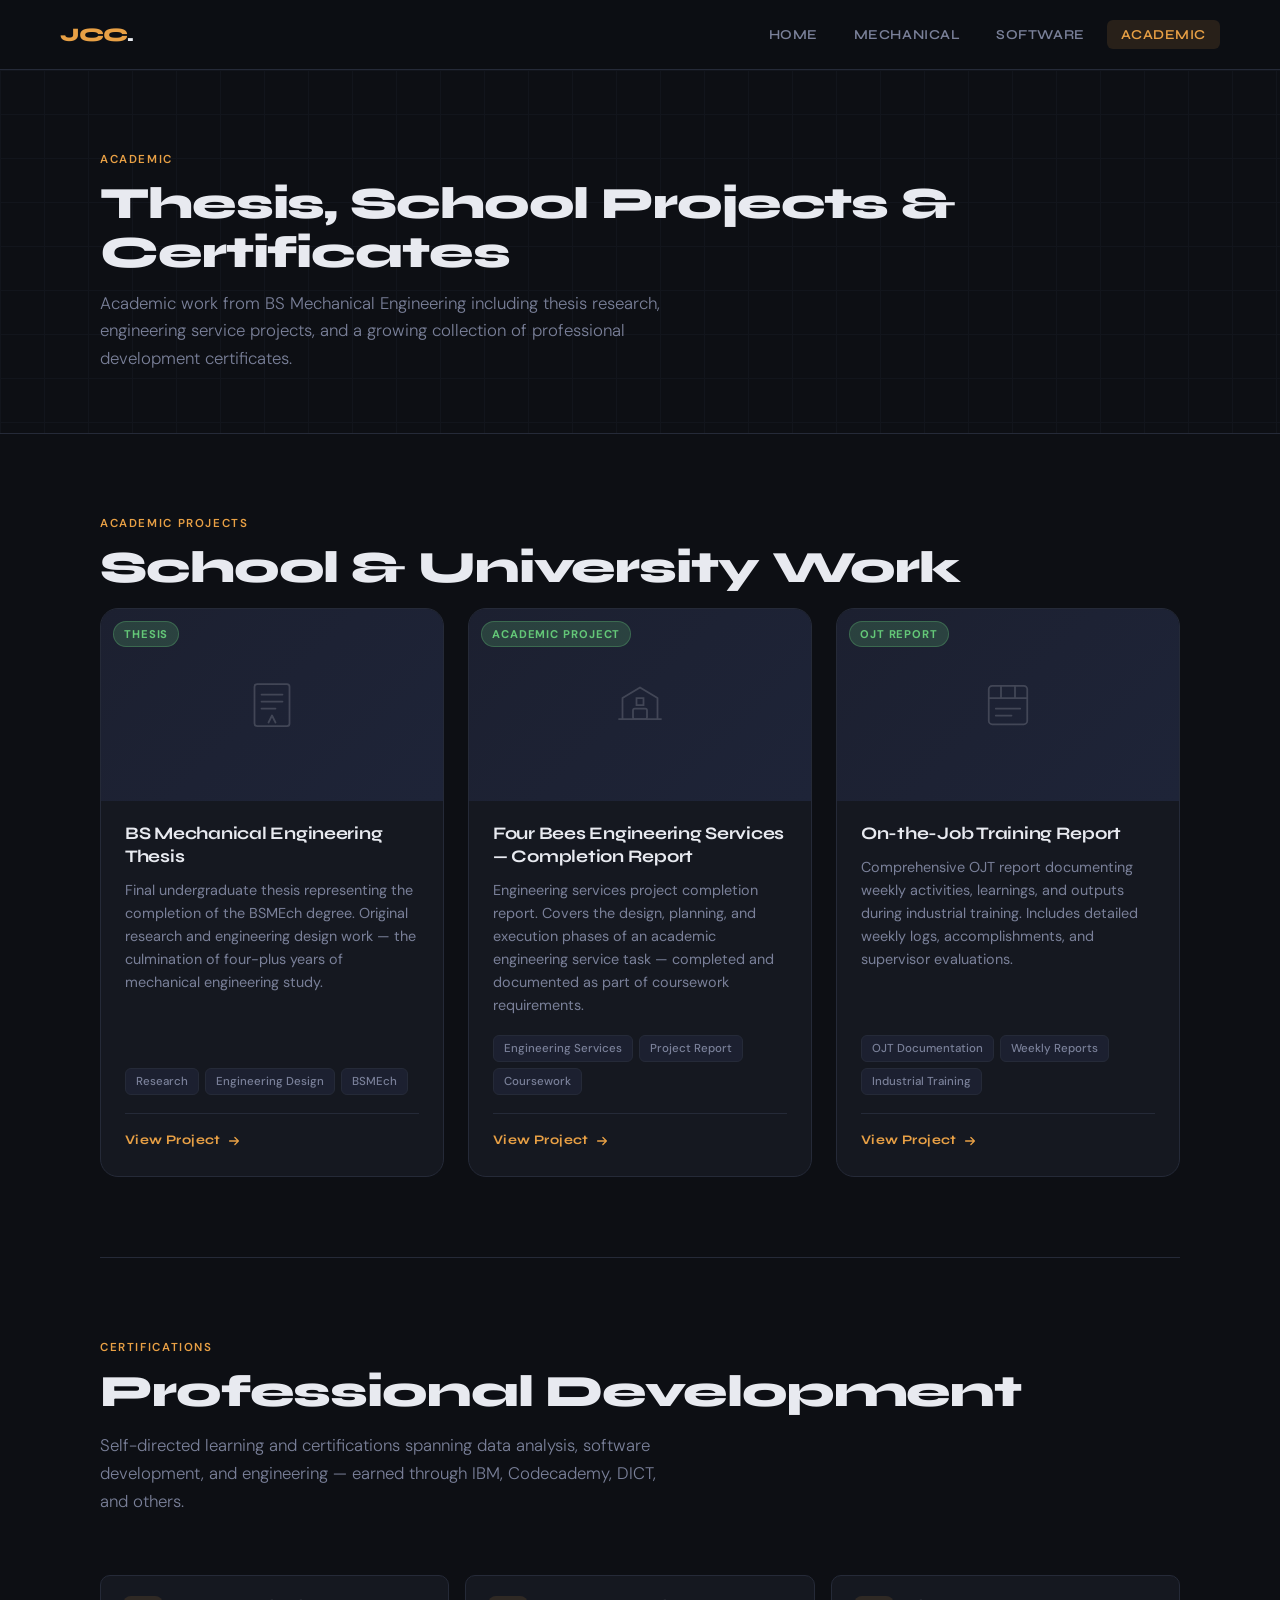
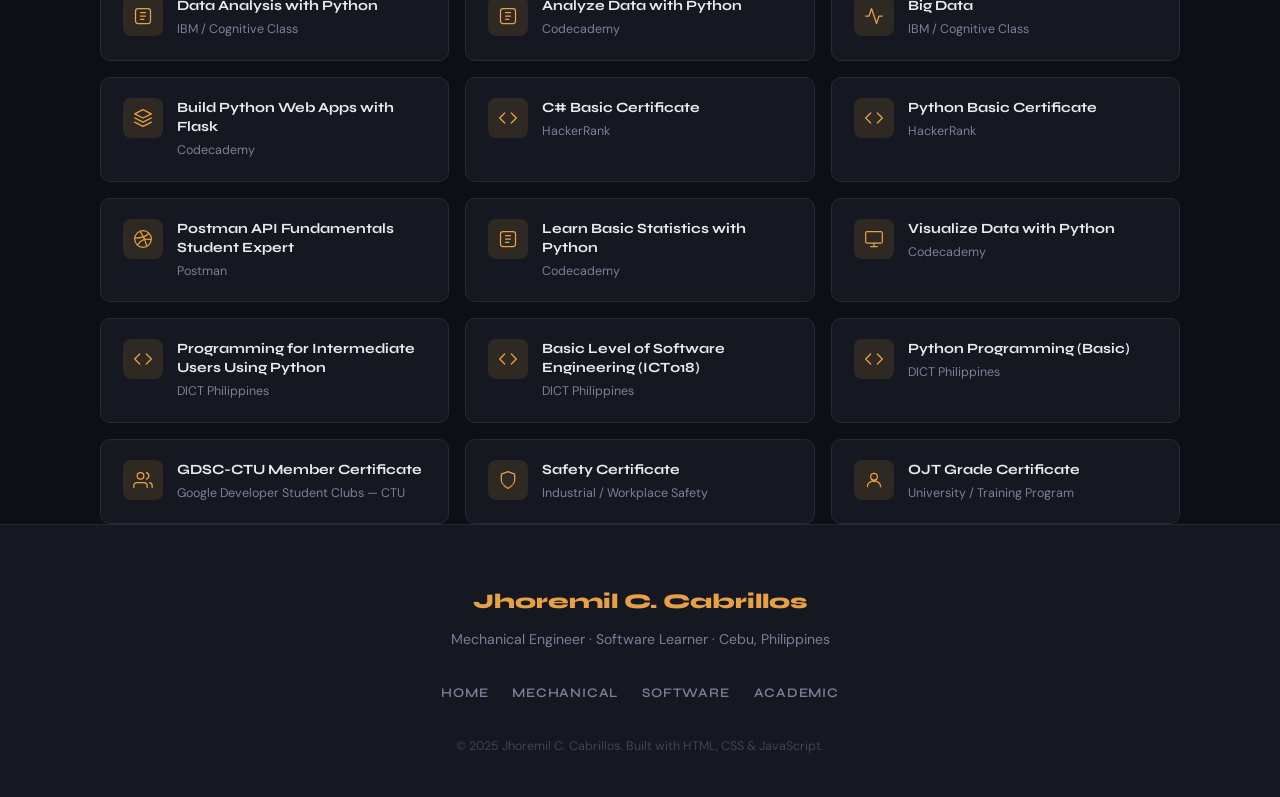
==== academic.html @ 4e46bef7 "2nd Commit" ====
<!DOCTYPE html>
<html lang="en">
<head>
  <meta charset="UTF-8" />
  <meta name="viewport" content="width=device-width, initial-scale=1.0" />
  <title>Academic Projects — Jhoremil Cabrillos</title>
  <meta name="description" content="Academic projects, thesis, and certifications of Jhoremil C. Cabrillos — BSMEch graduate." />
  <link rel="stylesheet" href="css/styles.css" />
</head>
<body class="page">

  <!-- ── Navigation ─────────────────────────────────────── -->
  <nav class="nav" aria-label="Main navigation">
    <a href="index.html" class="nav-logo">JCC<span>.</span></a>
    <ul class="nav-links" role="list">
      <li><a href="index.html">Home</a></li>
      <li><a href="mechanical.html">Mechanical</a></li>
      <li><a href="software.html">Software</a></li>
      <li><a href="academic.html">Academic</a></li>
    </ul>
    <button class="nav-toggle" aria-label="Toggle navigation" aria-expanded="false">
      <span></span><span></span><span></span>
    </button>
  </nav>

  <!-- ── Page Header ────────────────────────────────────── -->
  <header class="page-header">
    <div class="section-inner page-header-inner">
      <p class="section-label">Academic</p>
      <h1 class="section-title">Thesis, School Projects &amp; Certificates</h1>
      <p class="section-desc">
        Academic work from BS Mechanical Engineering including thesis research, engineering
        service projects, and a growing collection of professional development certificates.
      </p>
    </div>
  </header>

  <main>
    <div class="section-inner">

      <!-- ── Academic Projects ── -->
      <p class="section-label reveal">Academic Projects</p>
      <h2 class="section-title reveal">School &amp; University Work</h2>
      <div class="cards-grid" style="margin-bottom: 80px;">

        <!-- Thesis -->
        <article class="project-card" data-category="academic">
          <div class="card-img">
            <div class="card-img-placeholder">
              <svg viewBox="0 0 64 64" fill="none" xmlns="http://www.w3.org/2000/svg">
                <rect x="12" y="8" width="40" height="48" rx="3" stroke="currentColor" stroke-width="2"/>
                <path d="M20 20h24M20 28h24M20 36h16" stroke="currentColor" stroke-width="2" stroke-linecap="round"/>
                <path d="M28 52l4-8 4 8" stroke="currentColor" stroke-width="2" stroke-linecap="round" stroke-linejoin="round"/>
              </svg>
            </div>
            <span class="card-badge badge-acad">Thesis</span>
          </div>
          <div class="card-body">
            <h2 class="card-title">BS Mechanical Engineering Thesis</h2>
            <p class="card-desc">
              Final undergraduate thesis representing the completion of the BSMEch degree.
              Original research and engineering design work — the culmination of four-plus
              years of mechanical engineering study.
            </p>
            <div class="card-tags">
              <span class="card-tag">Research</span>
              <span class="card-tag">Engineering Design</span>
              <span class="card-tag">BSMEch</span>
            </div>
            <div class="card-footer">
              <a href="project-detail.html?id=bsmech-thesis" class="card-link">
                View Project
                <svg viewBox="0 0 16 16" fill="none" xmlns="http://www.w3.org/2000/svg">
                  <path d="M3 8h10M9 4l4 4-4 4" stroke="currentColor" stroke-width="1.5" stroke-linecap="round" stroke-linejoin="round"/>
                </svg>
              </a>
            </div>
          </div>
        </article>

        <!-- Four Bees Engineering Services -->
        <article class="project-card" data-category="academic">
          <div class="card-img">
            <div class="card-img-placeholder">
              <svg viewBox="0 0 64 64" fill="none" xmlns="http://www.w3.org/2000/svg">
                <path d="M8 48h48M12 48V24l20-12 20 12v24" stroke="currentColor" stroke-width="2" stroke-linecap="round" stroke-linejoin="round"/>
                <rect x="24" y="36" width="16" height="12" rx="2" stroke="currentColor" stroke-width="2"/>
                <path d="M28 24h8v8h-8z" stroke="currentColor" stroke-width="2"/>
              </svg>
            </div>
            <span class="card-badge badge-acad">Academic Project</span>
          </div>
          <div class="card-body">
            <h2 class="card-title">Four Bees Engineering Services — Completion Report</h2>
            <p class="card-desc">
              Engineering services project completion report. Covers the design, planning,
              and execution phases of an academic engineering service task — completed and
              documented as part of coursework requirements.
            </p>
            <div class="card-tags">
              <span class="card-tag">Engineering Services</span>
              <span class="card-tag">Project Report</span>
              <span class="card-tag">Coursework</span>
            </div>
            <div class="card-footer">
              <a href="project-detail.html?id=four-bees-engineering" class="card-link">
                View Project
                <svg viewBox="0 0 16 16" fill="none" xmlns="http://www.w3.org/2000/svg">
                  <path d="M3 8h10M9 4l4 4-4 4" stroke="currentColor" stroke-width="1.5" stroke-linecap="round" stroke-linejoin="round"/>
                </svg>
              </a>
            </div>
          </div>
        </article>

        <!-- OJT Report -->
        <article class="project-card" data-category="academic">
          <div class="card-img">
            <div class="card-img-placeholder">
              <svg viewBox="0 0 64 64" fill="none" xmlns="http://www.w3.org/2000/svg">
                <rect x="10" y="10" width="44" height="44" rx="4" stroke="currentColor" stroke-width="2"/>
                <path d="M10 24h44" stroke="currentColor" stroke-width="2"/>
                <path d="M24 10v14" stroke="currentColor" stroke-width="2" stroke-linecap="round"/>
                <path d="M40 10v14" stroke="currentColor" stroke-width="2" stroke-linecap="round"/>
                <path d="M18 36h28M18 44h18" stroke="currentColor" stroke-width="2" stroke-linecap="round"/>
              </svg>
            </div>
            <span class="card-badge badge-acad">OJT Report</span>
          </div>
          <div class="card-body">
            <h2 class="card-title">On-the-Job Training Report</h2>
            <p class="card-desc">
              Comprehensive OJT report documenting weekly activities, learnings, and outputs
              during industrial training. Includes detailed weekly logs, accomplishments,
              and supervisor evaluations.
            </p>
            <div class="card-tags">
              <span class="card-tag">OJT Documentation</span>
              <span class="card-tag">Weekly Reports</span>
              <span class="card-tag">Industrial Training</span>
            </div>
            <div class="card-footer">
              <a href="project-detail.html?id=ojt-report" class="card-link">
                View Project
                <svg viewBox="0 0 16 16" fill="none" xmlns="http://www.w3.org/2000/svg">
                  <path d="M3 8h10M9 4l4 4-4 4" stroke="currentColor" stroke-width="1.5" stroke-linecap="round" stroke-linejoin="round"/>
                </svg>
              </a>
            </div>
          </div>
        </article>

        <!--
          ════════════════════════════════════════
          ADD NEW ACADEMIC PROJECTS BELOW HERE
          ════════════════════════════════════════
        -->

      </div>

      <div class="divider" style="margin-bottom: 80px;"></div>

      <!-- ── Certificates ── -->
      <p class="section-label reveal">Certifications</p>
      <h2 class="section-title reveal">Professional Development</h2>
      <p class="section-desc reveal">
        Self-directed learning and certifications spanning data analysis, software development,
        and engineering — earned through IBM, Codecademy, DICT, and others.
      </p>

      <div class="certs-grid">

        <!-- IBM / Data Analysis -->
        <div class="cert-card reveal">
          <div class="cert-icon">
            <svg viewBox="0 0 24 24" fill="none" xmlns="http://www.w3.org/2000/svg">
              <path d="M9 12h6M9 8h6M9 16h4" stroke="currentColor" stroke-width="1.5" stroke-linecap="round"/>
              <rect x="3" y="3" width="18" height="18" rx="3" stroke="currentColor" stroke-width="1.5"/>
            </svg>
          </div>
          <div class="cert-info">
            <div class="cert-name">Data Analysis with Python</div>
            <div class="cert-issuer">IBM / Cognitive Class</div>
          </div>
        </div>

        <div class="cert-card reveal">
          <div class="cert-icon">
            <svg viewBox="0 0 24 24" fill="none" xmlns="http://www.w3.org/2000/svg">
              <path d="M9 12h6M9 8h6M9 16h4" stroke="currentColor" stroke-width="1.5" stroke-linecap="round"/>
              <rect x="3" y="3" width="18" height="18" rx="3" stroke="currentColor" stroke-width="1.5"/>
            </svg>
          </div>
          <div class="cert-info">
            <div class="cert-name">Analyze Data with Python</div>
            <div class="cert-issuer">Codecademy</div>
          </div>
        </div>

        <div class="cert-card reveal">
          <div class="cert-icon">
            <svg viewBox="0 0 24 24" fill="none" xmlns="http://www.w3.org/2000/svg">
              <polyline points="22,12 18,12 15,21 9,3 6,12 2,12" stroke="currentColor" stroke-width="1.5" stroke-linecap="round" stroke-linejoin="round"/>
            </svg>
          </div>
          <div class="cert-info">
            <div class="cert-name">Big Data</div>
            <div class="cert-issuer">IBM / Cognitive Class</div>
          </div>
        </div>

        <div class="cert-card reveal">
          <div class="cert-icon">
            <svg viewBox="0 0 24 24" fill="none" xmlns="http://www.w3.org/2000/svg">
              <path d="M12 2L2 7l10 5 10-5-10-5zM2 17l10 5 10-5M2 12l10 5 10-5" stroke="currentColor" stroke-width="1.5" stroke-linecap="round" stroke-linejoin="round"/>
            </svg>
          </div>
          <div class="cert-info">
            <div class="cert-name">Build Python Web Apps with Flask</div>
            <div class="cert-issuer">Codecademy</div>
          </div>
        </div>

        <div class="cert-card reveal">
          <div class="cert-icon">
            <svg viewBox="0 0 24 24" fill="none" xmlns="http://www.w3.org/2000/svg">
              <polyline points="16,18 22,12 16,6" stroke="currentColor" stroke-width="1.5" stroke-linecap="round" stroke-linejoin="round"/>
              <polyline points="8,6 2,12 8,18" stroke="currentColor" stroke-width="1.5" stroke-linecap="round" stroke-linejoin="round"/>
            </svg>
          </div>
          <div class="cert-info">
            <div class="cert-name">C# Basic Certificate</div>
            <div class="cert-issuer">HackerRank</div>
          </div>
        </div>

        <div class="cert-card reveal">
          <div class="cert-icon">
            <svg viewBox="0 0 24 24" fill="none" xmlns="http://www.w3.org/2000/svg">
              <polyline points="16,18 22,12 16,6" stroke="currentColor" stroke-width="1.5" stroke-linecap="round" stroke-linejoin="round"/>
              <polyline points="8,6 2,12 8,18" stroke="currentColor" stroke-width="1.5" stroke-linecap="round" stroke-linejoin="round"/>
            </svg>
          </div>
          <div class="cert-info">
            <div class="cert-name">Python Basic Certificate</div>
            <div class="cert-issuer">HackerRank</div>
          </div>
        </div>

        <div class="cert-card reveal">
          <div class="cert-icon">
            <svg viewBox="0 0 24 24" fill="none" xmlns="http://www.w3.org/2000/svg">
              <circle cx="12" cy="12" r="10" stroke="currentColor" stroke-width="1.5"/>
              <path d="M8.56 2.75c4.37 6.03 6.02 9.42 8.03 17.72m2.54-15.38c-3.72 4.35-8.94 5.66-16.88 5.85m19.5 1.9c-3.5-.93-6.63-.82-8.94 0-2.58.92-5.01 2.86-7.44 6.32" stroke="currentColor" stroke-width="1.5"/>
            </svg>
          </div>
          <div class="cert-info">
            <div class="cert-name">Postman API Fundamentals Student Expert</div>
            <div class="cert-issuer">Postman</div>
          </div>
        </div>

        <div class="cert-card reveal">
          <div class="cert-icon">
            <svg viewBox="0 0 24 24" fill="none" xmlns="http://www.w3.org/2000/svg">
              <path d="M9 12h6M9 8h6M9 16h4" stroke="currentColor" stroke-width="1.5" stroke-linecap="round"/>
              <rect x="3" y="3" width="18" height="18" rx="3" stroke="currentColor" stroke-width="1.5"/>
            </svg>
          </div>
          <div class="cert-info">
            <div class="cert-name">Learn Basic Statistics with Python</div>
            <div class="cert-issuer">Codecademy</div>
          </div>
        </div>

        <div class="cert-card reveal">
          <div class="cert-icon">
            <svg viewBox="0 0 24 24" fill="none" xmlns="http://www.w3.org/2000/svg">
              <rect x="2" y="3" width="20" height="14" rx="2" stroke="currentColor" stroke-width="1.5"/>
              <path d="M8 21h8M12 17v4" stroke="currentColor" stroke-width="1.5" stroke-linecap="round"/>
            </svg>
          </div>
          <div class="cert-info">
            <div class="cert-name">Visualize Data with Python</div>
            <div class="cert-issuer">Codecademy</div>
          </div>
        </div>

        <div class="cert-card reveal">
          <div class="cert-icon">
            <svg viewBox="0 0 24 24" fill="none" xmlns="http://www.w3.org/2000/svg">
              <polyline points="16,18 22,12 16,6" stroke="currentColor" stroke-width="1.5" stroke-linecap="round" stroke-linejoin="round"/>
              <polyline points="8,6 2,12 8,18" stroke="currentColor" stroke-width="1.5" stroke-linecap="round" stroke-linejoin="round"/>
            </svg>
          </div>
          <div class="cert-info">
            <div class="cert-name">Programming for Intermediate Users Using Python</div>
            <div class="cert-issuer">DICT Philippines</div>
          </div>
        </div>

        <div class="cert-card reveal">
          <div class="cert-icon">
            <svg viewBox="0 0 24 24" fill="none" xmlns="http://www.w3.org/2000/svg">
              <polyline points="16,18 22,12 16,6" stroke="currentColor" stroke-width="1.5" stroke-linecap="round" stroke-linejoin="round"/>
              <polyline points="8,6 2,12 8,18" stroke="currentColor" stroke-width="1.5" stroke-linecap="round" stroke-linejoin="round"/>
            </svg>
          </div>
          <div class="cert-info">
            <div class="cert-name">Basic Level of Software Engineering (ICT018)</div>
            <div class="cert-issuer">DICT Philippines</div>
          </div>
        </div>

        <div class="cert-card reveal">
          <div class="cert-icon">
            <svg viewBox="0 0 24 24" fill="none" xmlns="http://www.w3.org/2000/svg">
              <polyline points="16,18 22,12 16,6" stroke="currentColor" stroke-width="1.5" stroke-linecap="round" stroke-linejoin="round"/>
              <polyline points="8,6 2,12 8,18" stroke="currentColor" stroke-width="1.5" stroke-linecap="round" stroke-linejoin="round"/>
            </svg>
          </div>
          <div class="cert-info">
            <div class="cert-name">Python Programming (Basic)</div>
            <div class="cert-issuer">DICT Philippines</div>
          </div>
        </div>

        <div class="cert-card reveal">
          <div class="cert-icon">
            <svg viewBox="0 0 24 24" fill="none" xmlns="http://www.w3.org/2000/svg">
              <path d="M17 21v-2a4 4 0 0 0-4-4H5a4 4 0 0 0-4 4v2" stroke="currentColor" stroke-width="1.5" stroke-linecap="round"/>
              <circle cx="9" cy="7" r="4" stroke="currentColor" stroke-width="1.5"/>
              <path d="M23 21v-2a4 4 0 0 0-3-3.87M16 3.13a4 4 0 0 1 0 7.75" stroke="currentColor" stroke-width="1.5" stroke-linecap="round"/>
            </svg>
          </div>
          <div class="cert-info">
            <div class="cert-name">GDSC-CTU Member Certificate</div>
            <div class="cert-issuer">Google Developer Student Clubs — CTU</div>
          </div>
        </div>

        <div class="cert-card reveal">
          <div class="cert-icon">
            <svg viewBox="0 0 24 24" fill="none" xmlns="http://www.w3.org/2000/svg">
              <path d="M12 22s8-4 8-10V5l-8-3-8 3v7c0 6 8 10 8 10z" stroke="currentColor" stroke-width="1.5" stroke-linecap="round" stroke-linejoin="round"/>
            </svg>
          </div>
          <div class="cert-info">
            <div class="cert-name">Safety Certificate</div>
            <div class="cert-issuer">Industrial / Workplace Safety</div>
          </div>
        </div>

        <div class="cert-card reveal">
          <div class="cert-icon">
            <svg viewBox="0 0 24 24" fill="none" xmlns="http://www.w3.org/2000/svg">
              <circle cx="12" cy="8" r="4" stroke="currentColor" stroke-width="1.5"/>
              <path d="M4 20c0-4 3.6-7 8-7s8 3 8 7" stroke="currentColor" stroke-width="1.5" stroke-linecap="round"/>
              <path d="M9 11l3 3 3-3" stroke="currentColor" stroke-width="1.5" stroke-linecap="round" stroke-linejoin="round"/>
            </svg>
          </div>
          <div class="cert-info">
            <div class="cert-name">OJT Grade Certificate</div>
            <div class="cert-issuer">University / Training Program</div>
          </div>
        </div>

        <!--
          ════════════════════════════════════════
          ADD NEW CERTIFICATES BELOW HERE
          Copy a cert-card block, update name & issuer.
          ════════════════════════════════════════
        -->

      </div>
    </div>
  </main>

  <!-- ── Footer ─────────────────────────────────────────── -->
  <footer>
    <div class="footer-inner">
      <div class="footer-name">Jhoremil C. Cabrillos</div>
      <div class="footer-role">Mechanical Engineer · Software Learner · Cebu, Philippines</div>
      <nav class="footer-links">
        <a href="index.html">Home</a>
        <a href="mechanical.html">Mechanical</a>
        <a href="software.html">Software</a>
        <a href="academic.html">Academic</a>
      </nav>
      <p class="footer-copy">© 2025 Jhoremil C. Cabrillos. Built with HTML, CSS &amp; JavaScript.</p>
    </div>
  </footer>

  <script src="js/script.js"></script>
</body>
</html>
---- css/styles.css ----
/* ============================================================
   JHOREMIL C. CABRILLOS — PORTFOLIO
   styles.css | Main stylesheet
   ============================================================ */

/* ── Google Fonts ─────────────────────────────────────────── */
@import url('https://fonts.googleapis.com/css2?family=Syne:wght@400;600;700;800&family=DM+Sans:ital,opsz,wght@0,9..40,300;0,9..40,400;0,9..40,500;1,9..40,300&display=swap');

/* ── Design Tokens ────────────────────────────────────────── */
:root {
  --bg:          #0d0f14;
  --surface:     #151820;
  --surface-2:   #1c2030;
  --border:      #252a38;
  --accent:      #e8a045;
  --accent-dim:  rgba(232, 160, 69, 0.12);
  --accent-2:    #4a9eff;
  --text:        #e8eaf0;
  --text-muted:  #7a8099;
  --text-faint:  #3d4458;

  --font-display: 'Syne', sans-serif;
  --font-body:    'DM Sans', sans-serif;

  --radius:      10px;
  --radius-lg:   18px;
  --shadow:      0 4px 24px rgba(0,0,0,0.45);
  --shadow-hover:0 8px 40px rgba(0,0,0,0.6);

  --nav-h: 70px;
  --max-w: 1200px;
}

/* ── Reset ────────────────────────────────────────────────── */
*, *::before, *::after { box-sizing: border-box; margin: 0; padding: 0; }
html { scroll-behavior: smooth; }
body {
  font-family: var(--font-body);
  background: var(--bg);
  color: var(--text);
  font-size: 16px;
  line-height: 1.65;
  min-height: 100vh;
  -webkit-font-smoothing: antialiased;
}
img { display: block; max-width: 100%; }
a  { color: inherit; text-decoration: none; }
ul { list-style: none; }
button { cursor: pointer; border: none; background: none; font-family: inherit; }

/* ── Navigation ───────────────────────────────────────────── */
.nav {
  position: fixed;
  top: 0; left: 0; right: 0;
  height: var(--nav-h);
  background: rgba(13,15,20,0.88);
  backdrop-filter: blur(14px);
  -webkit-backdrop-filter: blur(14px);
  border-bottom: 1px solid var(--border);
  display: flex;
  align-items: center;
  justify-content: space-between;
  padding: 0 clamp(20px, 5vw, 60px);
  z-index: 1000;
  transition: background 0.3s;
}
.nav-logo {
  font-family: var(--font-display);
  font-weight: 800;
  font-size: 1.2rem;
  letter-spacing: -0.02em;
  color: var(--accent);
}
.nav-logo span { color: var(--text); }
.nav-links {
  display: flex;
  gap: 8px;
  align-items: center;
}
.nav-links a {
  font-family: var(--font-display);
  font-size: 0.85rem;
  font-weight: 600;
  letter-spacing: 0.04em;
  text-transform: uppercase;
  color: var(--text-muted);
  padding: 6px 14px;
  border-radius: 6px;
  transition: color 0.2s, background 0.2s;
}
.nav-links a:hover,
.nav-links a.active { color: var(--accent); background: var(--accent-dim); }

/* hamburger */
.nav-toggle {
  display: none;
  flex-direction: column;
  gap: 5px;
  padding: 6px;
}
.nav-toggle span {
  display: block;
  width: 24px; height: 2px;
  background: var(--text-muted);
  border-radius: 2px;
  transition: transform 0.3s, opacity 0.3s;
}
.nav-toggle.open span:nth-child(1) { transform: translateY(7px) rotate(45deg); }
.nav-toggle.open span:nth-child(2) { opacity: 0; }
.nav-toggle.open span:nth-child(3) { transform: translateY(-7px) rotate(-45deg); }

/* ── Page wrapper ─────────────────────────────────────────── */
.page { padding-top: var(--nav-h); }

/* ── Hero ─────────────────────────────────────────────────── */
.hero {
  min-height: calc(100vh - var(--nav-h));
  display: flex;
  align-items: center;
  justify-content: center;
  text-align: center;
  padding: 60px 24px;
  position: relative;
  overflow: hidden;
}
/* Grid background */
.hero::before {
  content: '';
  position: absolute;
  inset: 0;
  background-image:
    linear-gradient(var(--border) 1px, transparent 1px),
    linear-gradient(90deg, var(--border) 1px, transparent 1px);
  background-size: 44px 44px;
  opacity: 0.35;
  pointer-events: none;
}
/* Radial glow */
.hero::after {
  content: '';
  position: absolute;
  top: 40%;
  left: 50%;
  transform: translate(-50%, -50%);
  width: 700px; height: 700px;
  background: radial-gradient(circle, rgba(232,160,69,0.08) 0%, transparent 70%);
  pointer-events: none;
}
.hero-inner { position: relative; z-index: 1; max-width: 780px; }
.hero-eyebrow {
  display: inline-flex;
  align-items: center;
  gap: 8px;
  font-size: 0.78rem;
  font-weight: 500;
  letter-spacing: 0.12em;
  text-transform: uppercase;
  color: var(--accent);
  background: var(--accent-dim);
  border: 1px solid rgba(232,160,69,0.25);
  padding: 5px 14px;
  border-radius: 100px;
  margin-bottom: 28px;
  animation: fadeUp 0.6s ease both;
}
.hero-title {
  font-family: var(--font-display);
  font-size: clamp(2.6rem, 7vw, 5rem);
  font-weight: 800;
  line-height: 1.05;
  letter-spacing: -0.03em;
  margin-bottom: 24px;
  animation: fadeUp 0.6s 0.1s ease both;
}
.hero-title .accent { color: var(--accent); }
.hero-sub {
  font-size: clamp(1rem, 2vw, 1.2rem);
  color: var(--text-muted);
  font-weight: 300;
  max-width: 560px;
  margin: 0 auto 40px;
  animation: fadeUp 0.6s 0.2s ease both;
}
.hero-tags {
  display: flex;
  flex-wrap: wrap;
  gap: 10px;
  justify-content: center;
  margin-bottom: 48px;
  animation: fadeUp 0.6s 0.3s ease both;
}
.hero-tag {
  background: var(--surface);
  border: 1px solid var(--border);
  color: var(--text-muted);
  font-size: 0.82rem;
  padding: 5px 14px;
  border-radius: 100px;
}
.hero-cta {
  display: flex;
  gap: 14px;
  justify-content: center;
  flex-wrap: wrap;
  animation: fadeUp 0.6s 0.4s ease both;
}

/* ── Buttons ──────────────────────────────────────────────── */
.btn {
  display: inline-flex;
  align-items: center;
  gap: 8px;
  font-family: var(--font-display);
  font-size: 0.88rem;
  font-weight: 700;
  letter-spacing: 0.03em;
  padding: 12px 24px;
  border-radius: 8px;
  transition: transform 0.2s, box-shadow 0.2s, background 0.2s;
}
.btn:hover { transform: translateY(-2px); box-shadow: var(--shadow); }
.btn-primary {
  background: var(--accent);
  color: #0d0f14;
}
.btn-primary:hover { background: #f0ae56; }
.btn-ghost {
  background: var(--surface);
  color: var(--text);
  border: 1px solid var(--border);
}
.btn-ghost:hover { border-color: var(--accent); color: var(--accent); }

/* ── Section ──────────────────────────────────────────────── */
section { padding: 100px 0; }
.section-inner { max-width: var(--max-w); margin: 0 auto; padding: 0 clamp(20px, 5vw, 60px); }
.section-label {
  font-size: 0.72rem;
  font-weight: 600;
  letter-spacing: 0.14em;
  text-transform: uppercase;
  color: var(--accent);
  margin-bottom: 10px;
}
.section-title {
  font-family: var(--font-display);
  font-size: clamp(1.8rem, 4vw, 2.8rem);
  font-weight: 800;
  letter-spacing: -0.025em;
  line-height: 1.1;
  margin-bottom: 16px;
}
.section-desc {
  color: var(--text-muted);
  font-size: 1.05rem;
  max-width: 560px;
  margin-bottom: 60px;
  font-weight: 300;
}

/* ── Page Header (for sub-pages) ──────────────────────────── */
.page-header {
  padding: 80px 0 60px;
  border-bottom: 1px solid var(--border);
  margin-bottom: 80px;
  position: relative;
  overflow: hidden;
}
.page-header::before {
  content: '';
  position: absolute;
  inset: 0;
  background-image:
    linear-gradient(var(--border) 1px, transparent 1px),
    linear-gradient(90deg, var(--border) 1px, transparent 1px);
  background-size: 44px 44px;
  opacity: 0.22;
}
.page-header-inner { position: relative; z-index: 1; }
.page-header .section-title { margin-bottom: 12px; }
.page-header .section-desc { margin-bottom: 0; }

/* ── Cards Grid ───────────────────────────────────────────── */
.cards-grid {
  display: grid;
  grid-template-columns: repeat(auto-fill, minmax(320px, 1fr));
  gap: 24px;
}

/* ── Project Card ─────────────────────────────────────────── */
.project-card {
  background: var(--surface);
  border: 1px solid var(--border);
  border-radius: var(--radius-lg);
  overflow: hidden;
  transition: transform 0.25s, box-shadow 0.25s, border-color 0.25s;
  display: flex;
  flex-direction: column;
}
.project-card:hover {
  transform: translateY(-5px);
  box-shadow: var(--shadow-hover);
  border-color: var(--accent);
}
.card-img {
  aspect-ratio: 16/9;
  background: var(--surface-2);
  overflow: hidden;
  position: relative;
}
.card-img img {
  width: 100%; height: 100%;
  object-fit: cover;
  transition: transform 0.4s ease;
}
.project-card:hover .card-img img { transform: scale(1.04); }
/* placeholder when no image */
.card-img-placeholder {
  width: 100%; height: 100%;
  display: flex;
  align-items: center;
  justify-content: center;
  background: linear-gradient(135deg, var(--surface-2) 0%, #1e2438 100%);
}
.card-img-placeholder svg {
  opacity: 0.18;
  width: 56px; height: 56px;
}
.card-badge {
  position: absolute;
  top: 12px; left: 12px;
  font-size: 0.7rem;
  font-weight: 700;
  letter-spacing: 0.08em;
  text-transform: uppercase;
  padding: 3px 10px;
  border-radius: 100px;
}
.badge-mech  { background: rgba(74,158,255,0.2);  color: #4a9eff; border: 1px solid rgba(74,158,255,0.3); }
.badge-soft  { background: rgba(232,160,69,0.2);  color: var(--accent); border: 1px solid rgba(232,160,69,0.3); }
.badge-acad  { background: rgba(100,200,120,0.2); color: #64c878; border: 1px solid rgba(100,200,120,0.3); }
.badge-cert  { background: rgba(180,120,255,0.2); color: #b478ff; border: 1px solid rgba(180,120,255,0.3); }

.card-body {
  padding: 22px 24px 24px;
  flex: 1;
  display: flex;
  flex-direction: column;
}
.card-title {
  font-family: var(--font-display);
  font-size: 1.1rem;
  font-weight: 700;
  letter-spacing: -0.015em;
  margin-bottom: 10px;
  line-height: 1.3;
}
.card-desc {
  font-size: 0.9rem;
  color: var(--text-muted);
  line-height: 1.6;
  flex: 1;
  margin-bottom: 18px;
}
.card-tags {
  display: flex;
  flex-wrap: wrap;
  gap: 6px;
  margin-bottom: 18px;
}
.card-tag {
  font-size: 0.72rem;
  font-weight: 500;
  padding: 3px 10px;
  border-radius: 6px;
  background: var(--surface-2);
  color: var(--text-muted);
  border: 1px solid var(--border);
}
.card-footer {
  display: flex;
  align-items: center;
  justify-content: space-between;
  border-top: 1px solid var(--border);
  padding-top: 16px;
}
.card-link {
  font-family: var(--font-display);
  font-size: 0.82rem;
  font-weight: 700;
  color: var(--accent);
  letter-spacing: 0.03em;
  display: flex;
  align-items: center;
  gap: 6px;
  transition: gap 0.2s;
}
.card-link:hover { gap: 10px; }
.card-link svg { width: 14px; height: 14px; }

/* ── Stats Strip ──────────────────────────────────────────── */
.stats-strip {
  background: var(--surface);
  border-top: 1px solid var(--border);
  border-bottom: 1px solid var(--border);
  padding: 0;
}
.stats-inner {
  max-width: var(--max-w);
  margin: 0 auto;
  padding: 0 clamp(20px, 5vw, 60px);
  display: grid;
  grid-template-columns: repeat(auto-fit, minmax(160px, 1fr));
}
.stat-item {
  padding: 40px 24px;
  text-align: center;
  border-right: 1px solid var(--border);
}
.stat-item:last-child { border-right: none; }
.stat-num {
  font-family: var(--font-display);
  font-size: 2.4rem;
  font-weight: 800;
  color: var(--accent);
  letter-spacing: -0.03em;
  line-height: 1;
  margin-bottom: 6px;
}
.stat-label {
  font-size: 0.8rem;
  color: var(--text-muted);
  text-transform: uppercase;
  letter-spacing: 0.08em;
  font-weight: 500;
}

/* ── About Section ────────────────────────────────────────── */
.about-grid {
  display: grid;
  grid-template-columns: 1fr 1.4fr;
  gap: 60px;
  align-items: start;
}
.about-photo {
  aspect-ratio: 3/4;
  background: var(--surface-2);
  border-radius: var(--radius-lg);
  border: 1px solid var(--border);
  overflow: hidden;
  position: relative;
}
.about-photo img { width: 100%; height: 100%; object-fit: cover; }
.about-photo-placeholder {
  width: 100%; height: 100%;
  display: flex;
  align-items: center;
  justify-content: center;
  flex-direction: column;
  gap: 12px;
  color: var(--text-faint);
}
.about-photo-placeholder svg { width: 64px; opacity: 0.3; }
.about-photo-placeholder p { font-size: 0.8rem; }
.about-content .section-title { margin-bottom: 20px; }
.about-text {
  color: var(--text-muted);
  font-size: 1rem;
  font-weight: 300;
  line-height: 1.8;
  margin-bottom: 32px;
}
.skills-list {
  display: flex;
  flex-wrap: wrap;
  gap: 10px;
  margin-bottom: 32px;
}
.skill-pill {
  background: var(--surface-2);
  border: 1px solid var(--border);
  color: var(--text);
  font-size: 0.82rem;
  padding: 6px 14px;
  border-radius: 8px;
  transition: border-color 0.2s, color 0.2s;
}
.skill-pill:hover { border-color: var(--accent); color: var(--accent); }

/* ── Certificates Section ─────────────────────────────────── */
.certs-grid {
  display: grid;
  grid-template-columns: repeat(auto-fill, minmax(260px, 1fr));
  gap: 16px;
}
.cert-card {
  background: var(--surface);
  border: 1px solid var(--border);
  border-radius: var(--radius);
  padding: 20px 22px;
  display: flex;
  gap: 14px;
  align-items: flex-start;
  transition: transform 0.2s, border-color 0.2s;
}
.cert-card:hover { transform: translateY(-3px); border-color: var(--accent); }
.cert-icon {
  width: 40px; height: 40px;
  background: var(--accent-dim);
  border-radius: 8px;
  display: flex;
  align-items: center;
  justify-content: center;
  flex-shrink: 0;
  color: var(--accent);
}
.cert-icon svg { width: 20px; height: 20px; }
.cert-info { flex: 1; min-width: 0; }
.cert-name {
  font-family: var(--font-display);
  font-size: 0.88rem;
  font-weight: 700;
  line-height: 1.35;
  margin-bottom: 4px;
}
.cert-issuer {
  font-size: 0.78rem;
  color: var(--text-muted);
}

/* ── Project Detail Page ──────────────────────────────────── */
.detail-grid {
  display: grid;
  grid-template-columns: 1fr 340px;
  gap: 48px;
  align-items: start;
}
.detail-main {}
.detail-sidebar {}
.detail-gallery {
  border-radius: var(--radius-lg);
  overflow: hidden;
  background: var(--surface-2);
  border: 1px solid var(--border);
  margin-bottom: 40px;
}
.gallery-main {
  aspect-ratio: 16/9;
  overflow: hidden;
  position: relative;
}
.gallery-main img {
  width: 100%; height: 100%;
  object-fit: cover;
}
.gallery-placeholder {
  width: 100%; height: 100%;
  min-height: 300px;
  display: flex;
  align-items: center;
  justify-content: center;
  flex-direction: column;
  gap: 12px;
  background: linear-gradient(135deg, var(--surface-2) 0%, #1e2438 100%);
  color: var(--text-faint);
}
.gallery-placeholder svg { width: 64px; opacity: 0.25; }
.gallery-placeholder p { font-size: 0.85rem; }
.gallery-thumbs {
  display: flex;
  gap: 8px;
  padding: 12px;
  overflow-x: auto;
  background: var(--surface);
}
.gallery-thumb {
  width: 80px; height: 56px;
  border-radius: 6px;
  overflow: hidden;
  flex-shrink: 0;
  cursor: pointer;
  border: 2px solid transparent;
  transition: border-color 0.2s;
}
.gallery-thumb img { width: 100%; height: 100%; object-fit: cover; }
.gallery-thumb.active { border-color: var(--accent); }
.detail-title {
  font-family: var(--font-display);
  font-size: clamp(1.6rem, 3vw, 2.4rem);
  font-weight: 800;
  letter-spacing: -0.025em;
  margin-bottom: 20px;
}
.detail-section-title {
  font-family: var(--font-display);
  font-size: 1rem;
  font-weight: 700;
  letter-spacing: 0.04em;
  text-transform: uppercase;
  color: var(--text-muted);
  margin: 32px 0 12px;
  padding-bottom: 8px;
  border-bottom: 1px solid var(--border);
}
.detail-body {
  font-size: 0.97rem;
  color: var(--text-muted);
  font-weight: 300;
  line-height: 1.8;
}
.detail-list {
  display: flex;
  flex-direction: column;
  gap: 8px;
  margin-top: 8px;
}
.detail-list li {
  display: flex;
  gap: 10px;
  font-size: 0.93rem;
  color: var(--text-muted);
  font-weight: 300;
  line-height: 1.6;
}
.detail-list li::before {
  content: '▸';
  color: var(--accent);
  flex-shrink: 0;
  margin-top: 2px;
}
.detail-sidebar-card {
  background: var(--surface);
  border: 1px solid var(--border);
  border-radius: var(--radius-lg);
  padding: 24px;
  margin-bottom: 20px;
}
.sidebar-label {
  font-size: 0.72rem;
  font-weight: 700;
  letter-spacing: 0.1em;
  text-transform: uppercase;
  color: var(--text-faint);
  margin-bottom: 16px;
}
.sidebar-meta-item {
  display: flex;
  justify-content: space-between;
  align-items: baseline;
  padding: 8px 0;
  border-bottom: 1px solid var(--border);
  font-size: 0.88rem;
}
.sidebar-meta-item:last-child { border-bottom: none; padding-bottom: 0; }
.sidebar-meta-key { color: var(--text-muted); font-weight: 400; }
.sidebar-meta-val { font-weight: 600; color: var(--text); }
.tech-chips {
  display: flex;
  flex-wrap: wrap;
  gap: 8px;
}
.tech-chip {
  background: var(--surface-2);
  border: 1px solid var(--border);
  color: var(--text-muted);
  font-size: 0.78rem;
  padding: 4px 12px;
  border-radius: 6px;
}

/* ── Back link ────────────────────────────────────────────── */
.back-link {
  display: inline-flex;
  align-items: center;
  gap: 8px;
  font-family: var(--font-display);
  font-size: 0.82rem;
  font-weight: 700;
  text-transform: uppercase;
  letter-spacing: 0.06em;
  color: var(--text-muted);
  margin-bottom: 40px;
  transition: color 0.2s;
}
.back-link:hover { color: var(--accent); }
.back-link svg { width: 16px; }

/* ── Filter Bar ───────────────────────────────────────────── */
.filter-bar {
  display: flex;
  gap: 8px;
  flex-wrap: wrap;
  margin-bottom: 48px;
}
.filter-btn {
  font-family: var(--font-display);
  font-size: 0.8rem;
  font-weight: 700;
  letter-spacing: 0.04em;
  text-transform: uppercase;
  padding: 8px 18px;
  border-radius: 8px;
  border: 1px solid var(--border);
  background: var(--surface);
  color: var(--text-muted);
  transition: all 0.2s;
}
.filter-btn:hover { border-color: var(--accent); color: var(--accent); }
.filter-btn.active {
  background: var(--accent);
  border-color: var(--accent);
  color: #0d0f14;
}

/* ── Footer ───────────────────────────────────────────────── */
footer {
  background: var(--surface);
  border-top: 1px solid var(--border);
  padding: 60px 0 40px;
  text-align: center;
}
.footer-inner {
  max-width: var(--max-w);
  margin: 0 auto;
  padding: 0 clamp(20px, 5vw, 60px);
}
.footer-name {
  font-family: var(--font-display);
  font-size: 1.3rem;
  font-weight: 800;
  color: var(--accent);
  margin-bottom: 8px;
}
.footer-role {
  font-size: 0.88rem;
  color: var(--text-muted);
  margin-bottom: 32px;
}
.footer-links {
  display: flex;
  gap: 24px;
  justify-content: center;
  margin-bottom: 32px;
}
.footer-links a {
  font-size: 0.82rem;
  color: var(--text-muted);
  font-family: var(--font-display);
  font-weight: 600;
  text-transform: uppercase;
  letter-spacing: 0.06em;
  transition: color 0.2s;
}
.footer-links a:hover { color: var(--accent); }
.footer-copy {
  font-size: 0.78rem;
  color: var(--text-faint);
}

/* ── Divider ──────────────────────────────────────────────── */
.divider {
  height: 1px;
  background: var(--border);
  margin: 0;
}

/* ── Animations ───────────────────────────────────────────── */
@keyframes fadeUp {
  from { opacity: 0; transform: translateY(24px); }
  to   { opacity: 1; transform: translateY(0); }
}
.fade-up { animation: fadeUp 0.5s ease both; }

/* Intersection observer reveal */
/* Cards start visible; JS adds .reveal to enable the animation */
.reveal {
  opacity: 0;
  transform: translateY(30px);
  transition: opacity 0.6s ease, transform 0.6s ease;
}
.reveal.visible {
  opacity: 1;
  transform: none;
}
/* Safety net: if JS hasn't run yet (e.g. slow load), show content */
.no-js .reveal,
html:not(.js-loaded) .project-card,
html:not(.js-loaded) .cert-card {
  opacity: 1;
  transform: none;
}

/* ── Responsive ───────────────────────────────────────────── */
@media (max-width: 900px) {
  .about-grid { grid-template-columns: 1fr; }
  .about-photo { max-width: 320px; aspect-ratio: 1; }
  .detail-grid { grid-template-columns: 1fr; }
  .detail-sidebar { order: -1; }
}
@media (max-width: 680px) {
  .nav-links { display: none; flex-direction: column; position: fixed; top: var(--nav-h); left: 0; right: 0; background: var(--surface); border-bottom: 1px solid var(--border); padding: 20px; gap: 4px; }
  .nav-links.open { display: flex; }
  .nav-toggle { display: flex; }
  .stats-inner { grid-template-columns: repeat(2, 1fr); }
  .stat-item:nth-child(2) { border-right: none; }
  .detail-grid { gap: 32px; }
}
@media (max-width: 400px) {
  .cards-grid { grid-template-columns: 1fr; }
}
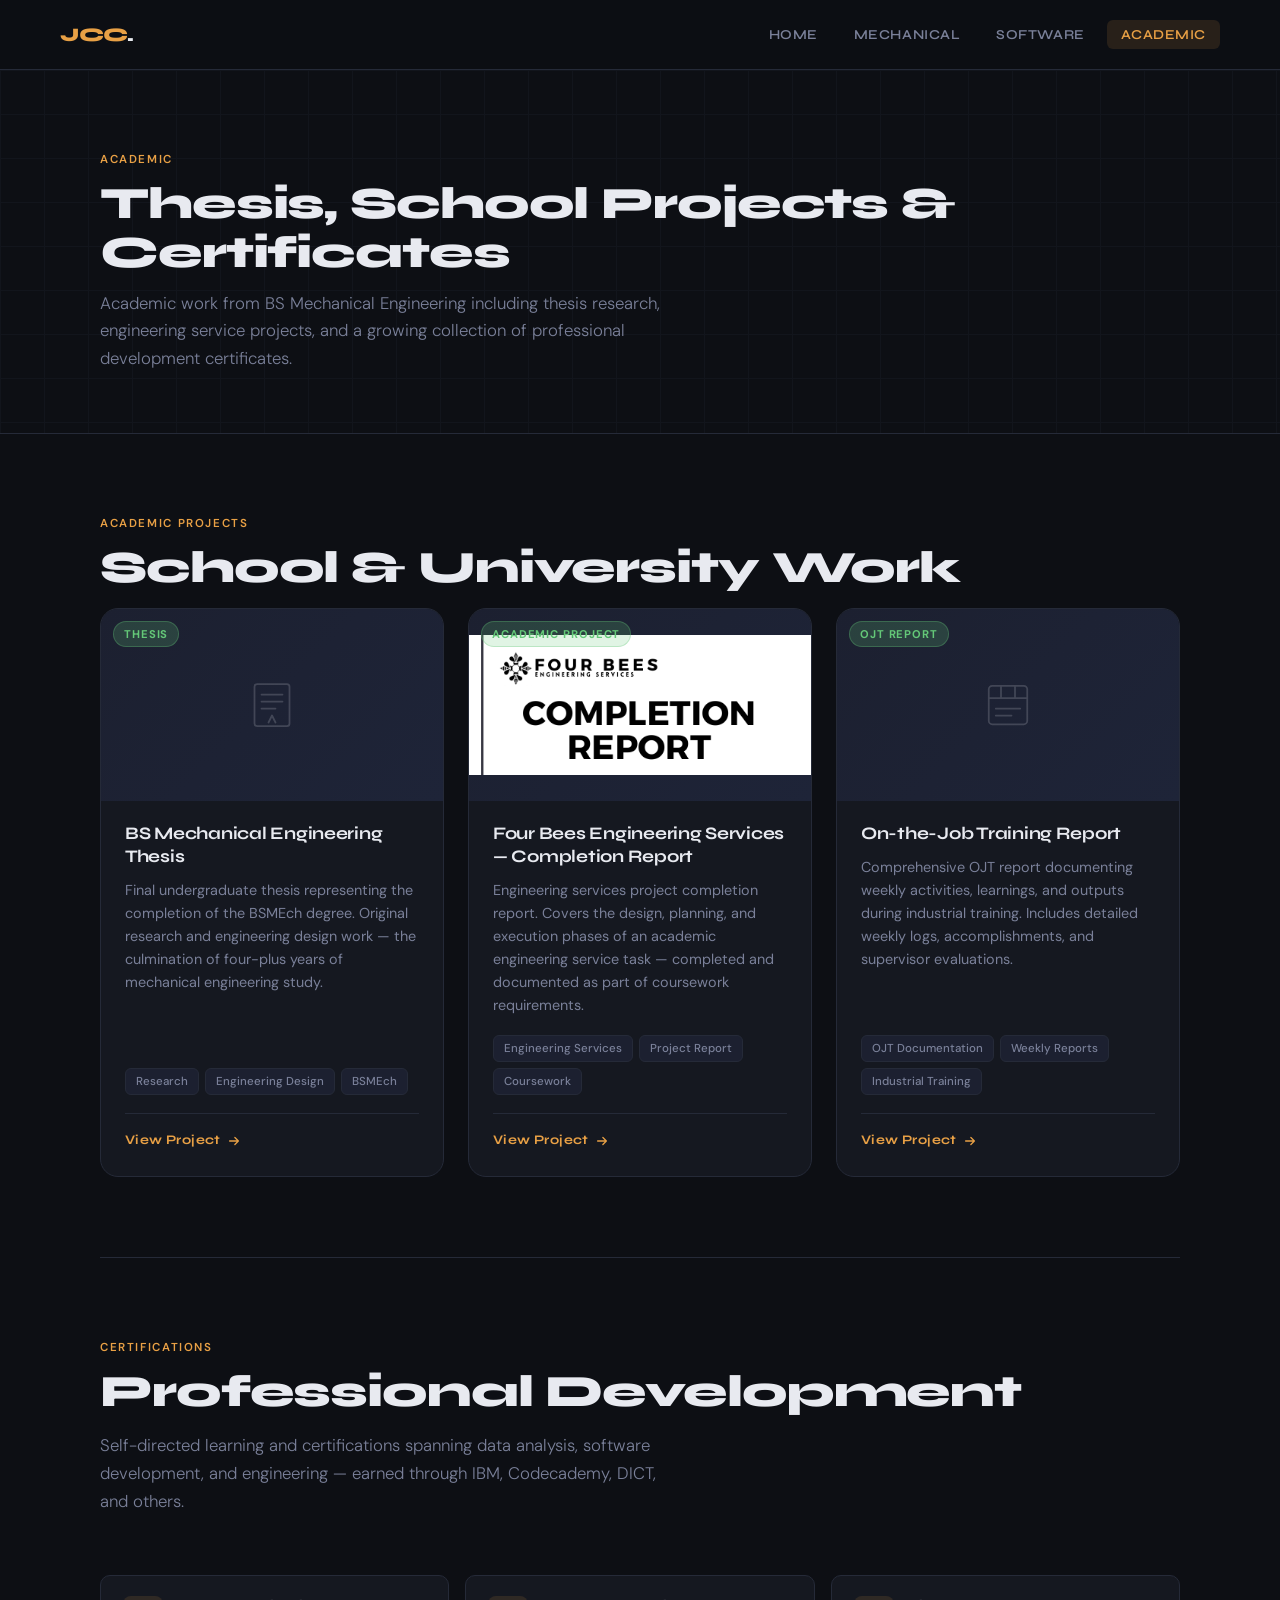
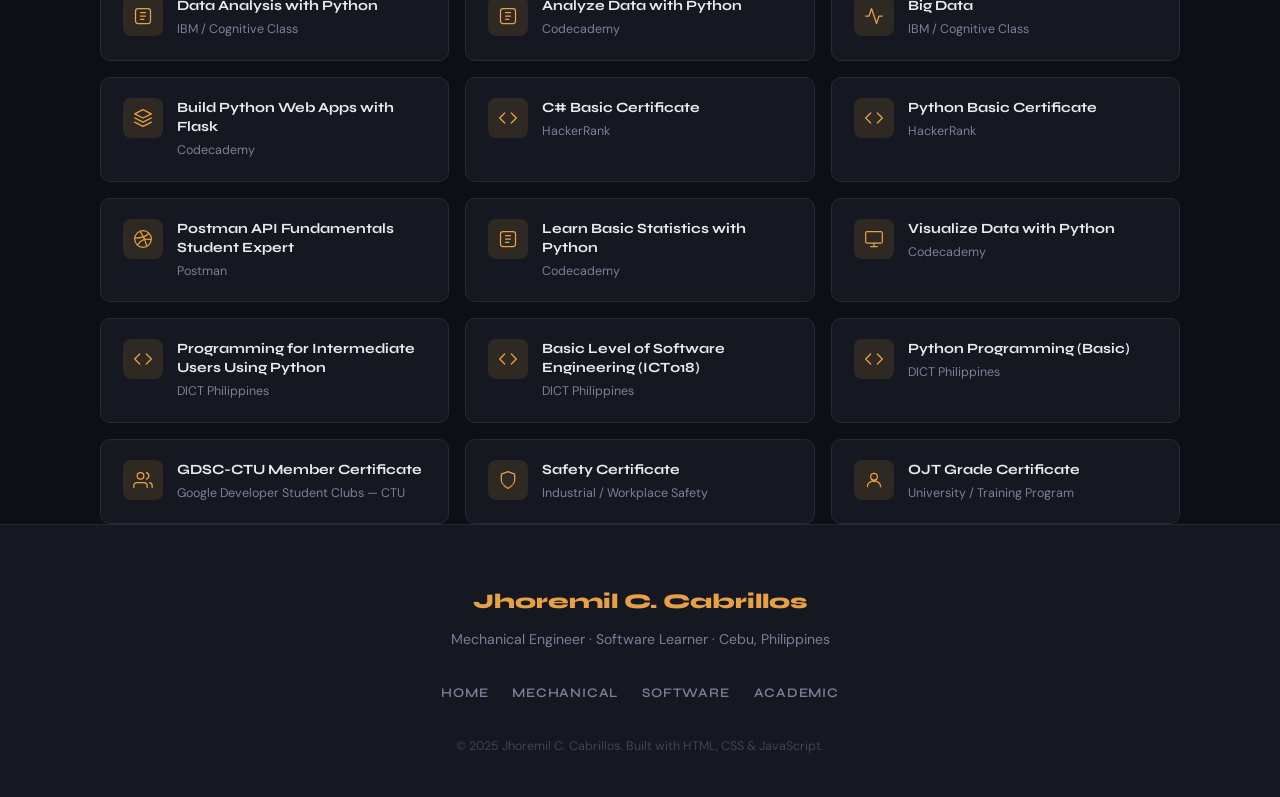
==== commit c247e500: "june 11" ====
--- a/academic.html
+++ b/academic.html
@@ -82,11 +82,7 @@
         <article class="project-card" data-category="academic">
           <div class="card-img">
             <div class="card-img-placeholder">
-              <svg viewBox="0 0 64 64" fill="none" xmlns="http://www.w3.org/2000/svg">
-                <path d="M8 48h48M12 48V24l20-12 20 12v24" stroke="currentColor" stroke-width="2" stroke-linecap="round" stroke-linejoin="round"/>
-                <rect x="24" y="36" width="16" height="12" rx="2" stroke="currentColor" stroke-width="2"/>
-                <path d="M28 24h8v8h-8z" stroke="currentColor" stroke-width="2"/>
-              </svg>
+              <img src="assets/images/4bees/1.png" alt="Four Bees Engineering Services Report" />
             </div>
             <span class="card-badge badge-acad">Academic Project</span>
           </div>
--- a/css/styles.css
+++ b/css/styles.css
@@ -307,10 +307,14 @@
   background: var(--surface-2);
   overflow: hidden;
   position: relative;
+  display: flex;
+  align-items: center;
+  justify-content: center;
 }
 .card-img img {
-  width: 100%; height: 100%;
-  object-fit: cover;
+  width: 100%;
+  height: 100%;
+  object-fit: contain;
   transition: transform 0.4s ease;
 }
 .project-card:hover .card-img img { transform: scale(1.04); }
@@ -551,7 +555,7 @@
 }
 .gallery-main img {
   width: 100%; height: 100%;
-  object-fit: cover;
+  object-fit: contain;
 }
 .gallery-placeholder {
   width: 100%; height: 100%;
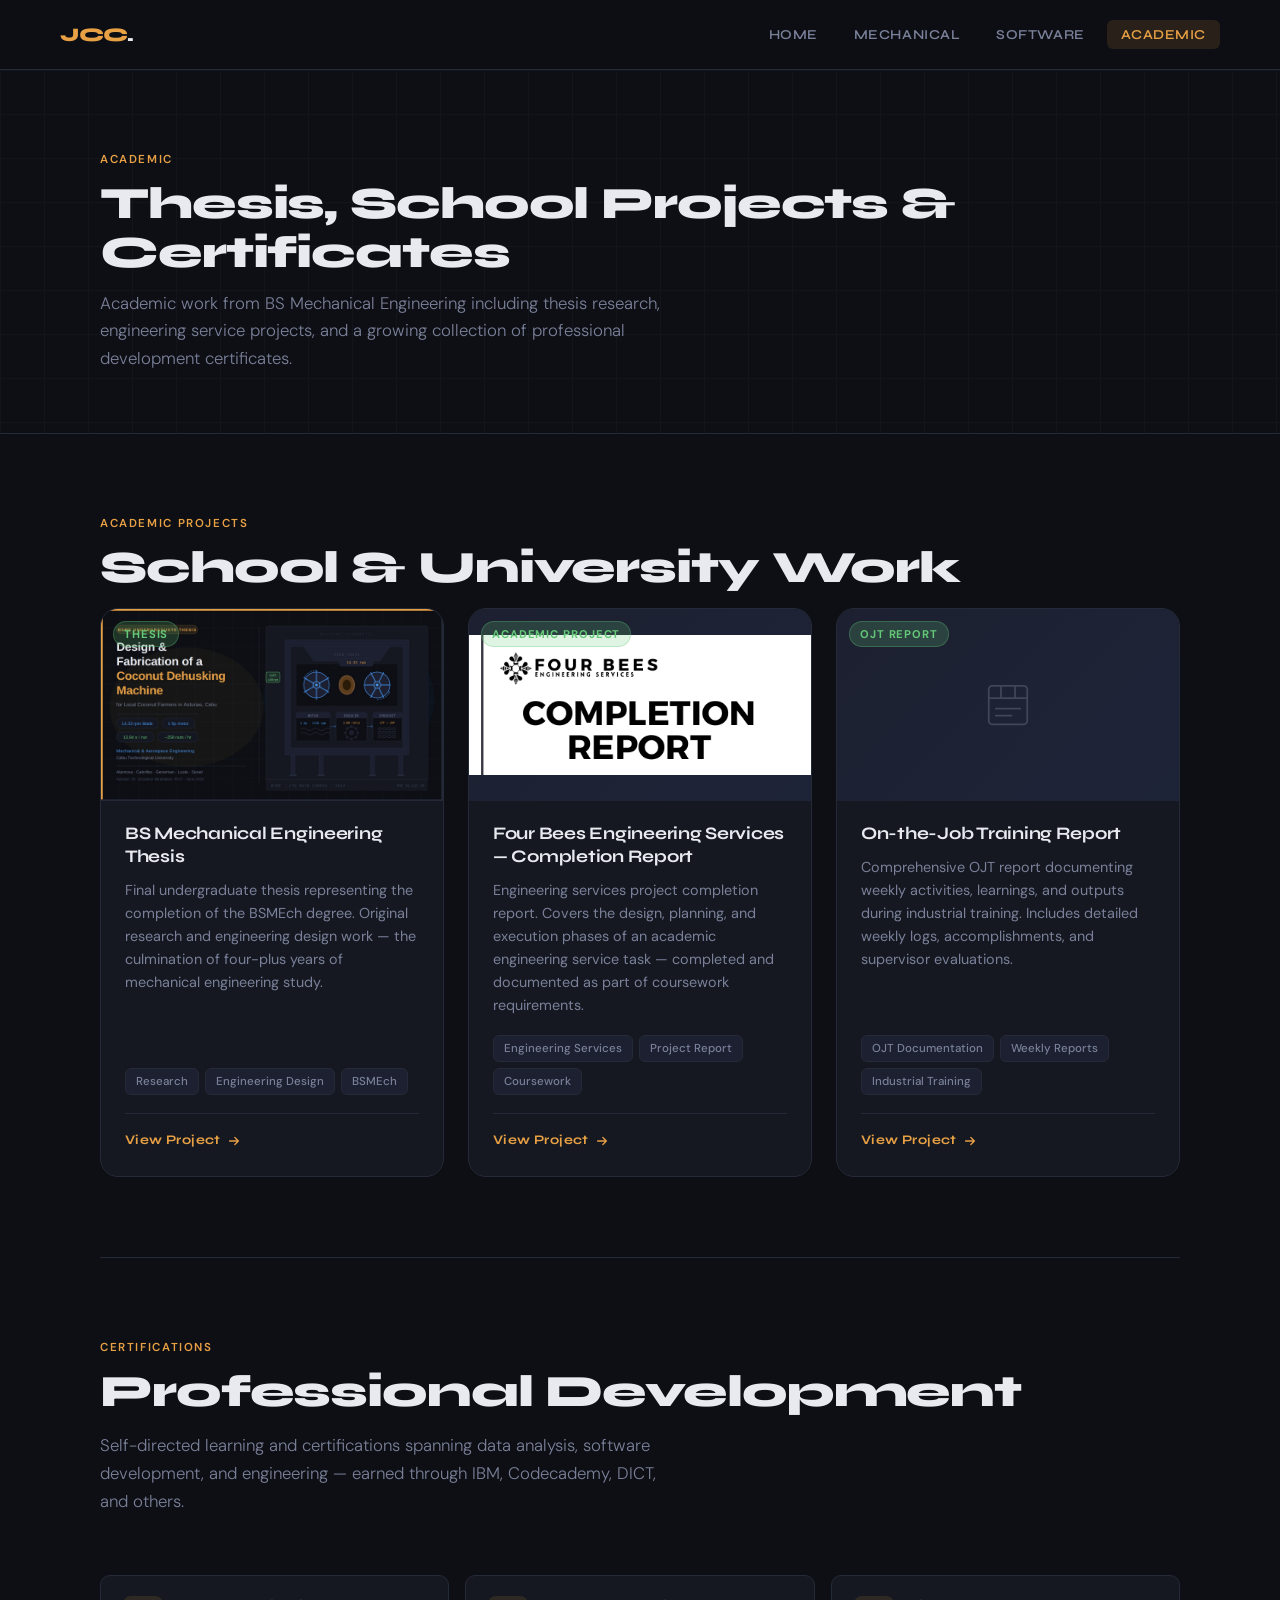
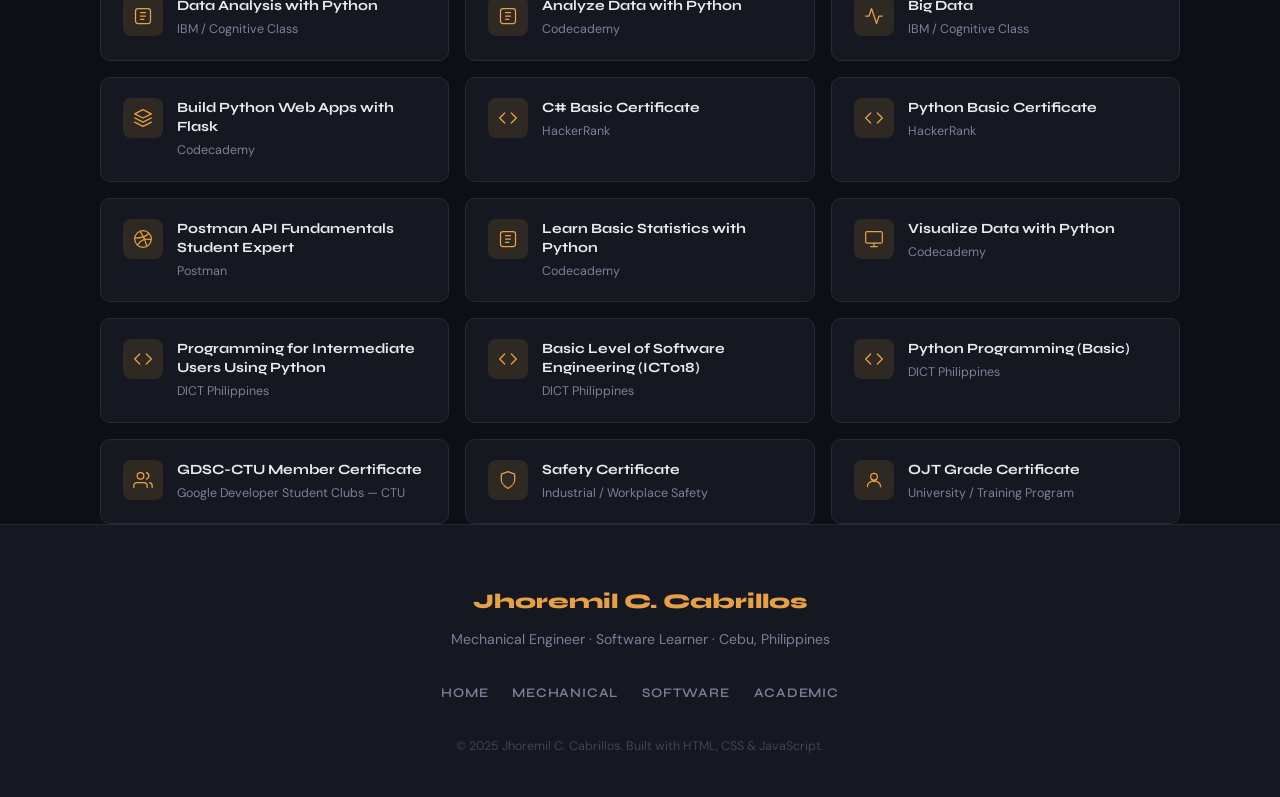
==== commit 1575e2f5: "may11" ====
--- a/academic.html
+++ b/academic.html
@@ -47,11 +47,7 @@
         <article class="project-card" data-category="academic">
           <div class="card-img">
             <div class="card-img-placeholder">
-              <svg viewBox="0 0 64 64" fill="none" xmlns="http://www.w3.org/2000/svg">
-                <rect x="12" y="8" width="40" height="48" rx="3" stroke="currentColor" stroke-width="2"/>
-                <path d="M20 20h24M20 28h24M20 36h16" stroke="currentColor" stroke-width="2" stroke-linecap="round"/>
-                <path d="M28 52l4-8 4 8" stroke="currentColor" stroke-width="2" stroke-linecap="round" stroke-linejoin="round"/>
-              </svg>
+              <img src="assets/images/thesis/cover.jpg" alt="BS Mechanical Engineering Thesis" class="card-img-real" />
             </div>
             <span class="card-badge badge-acad">Thesis</span>
           </div>
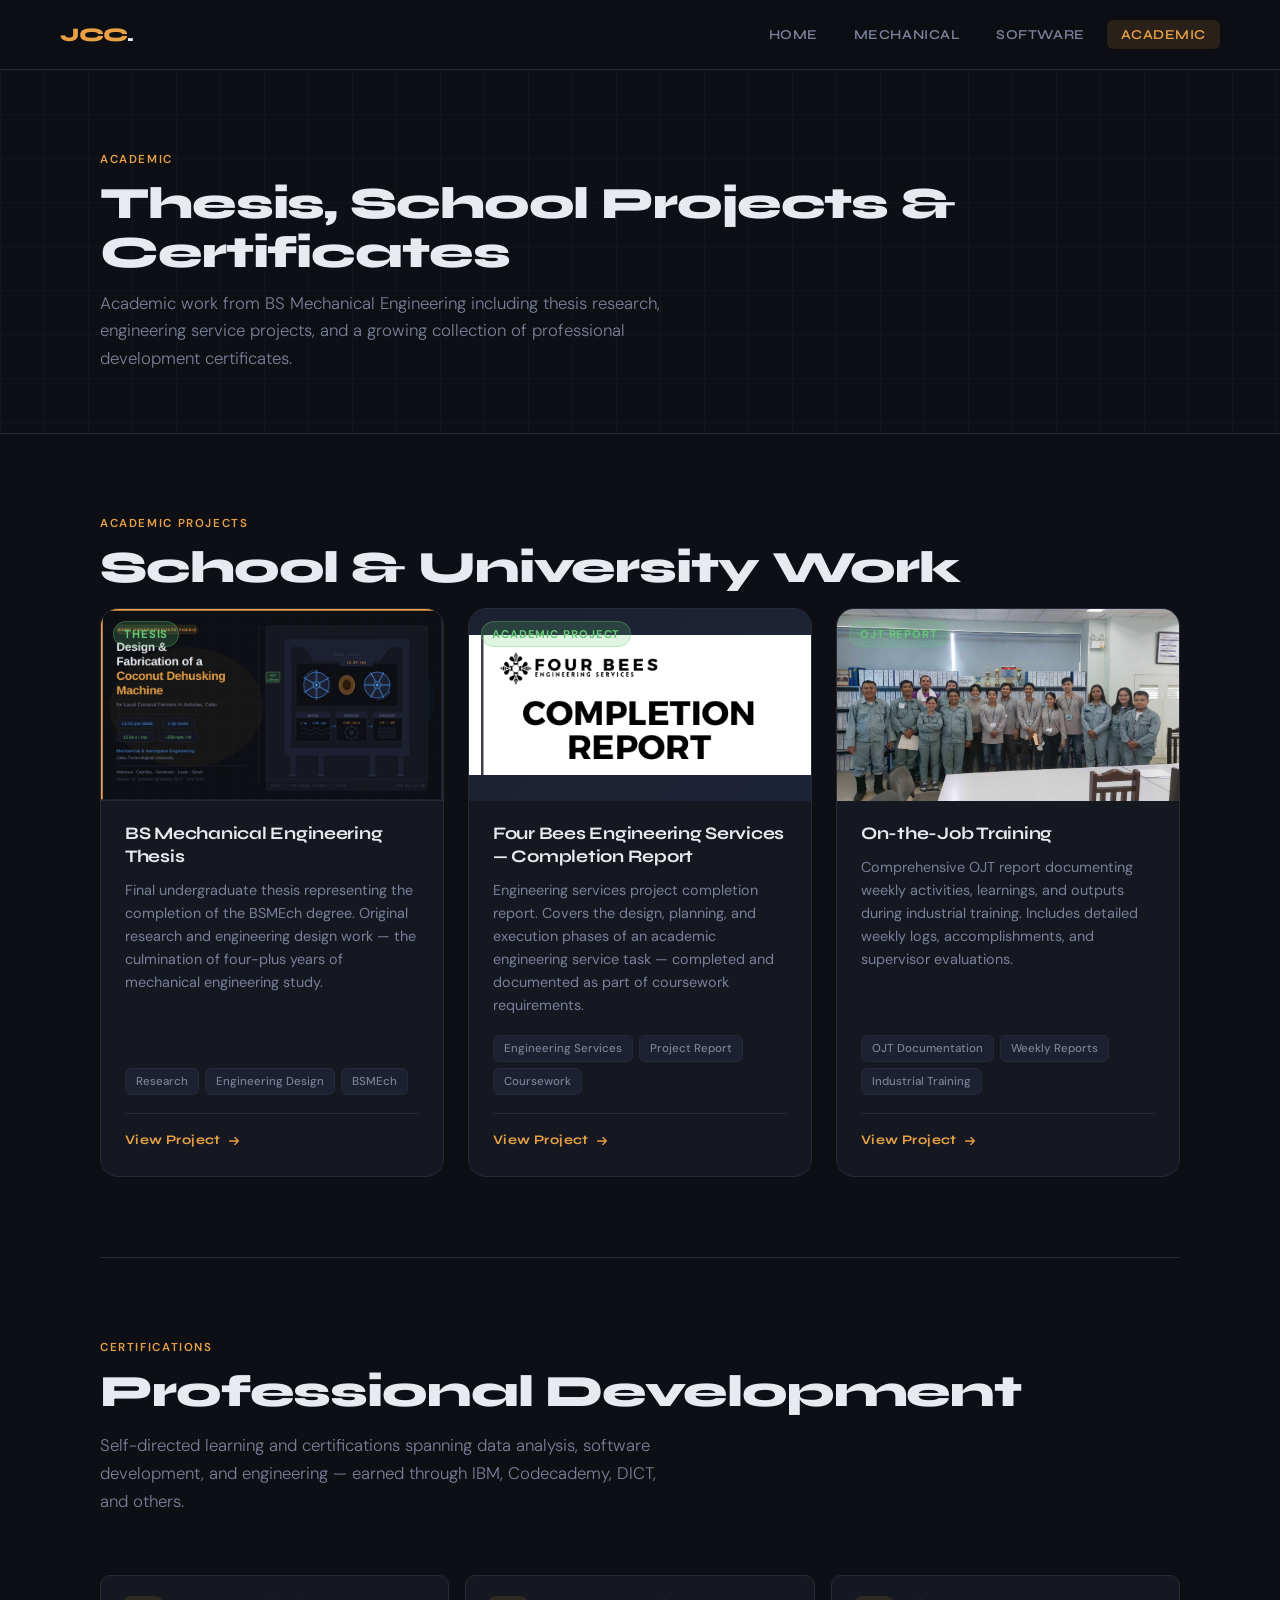
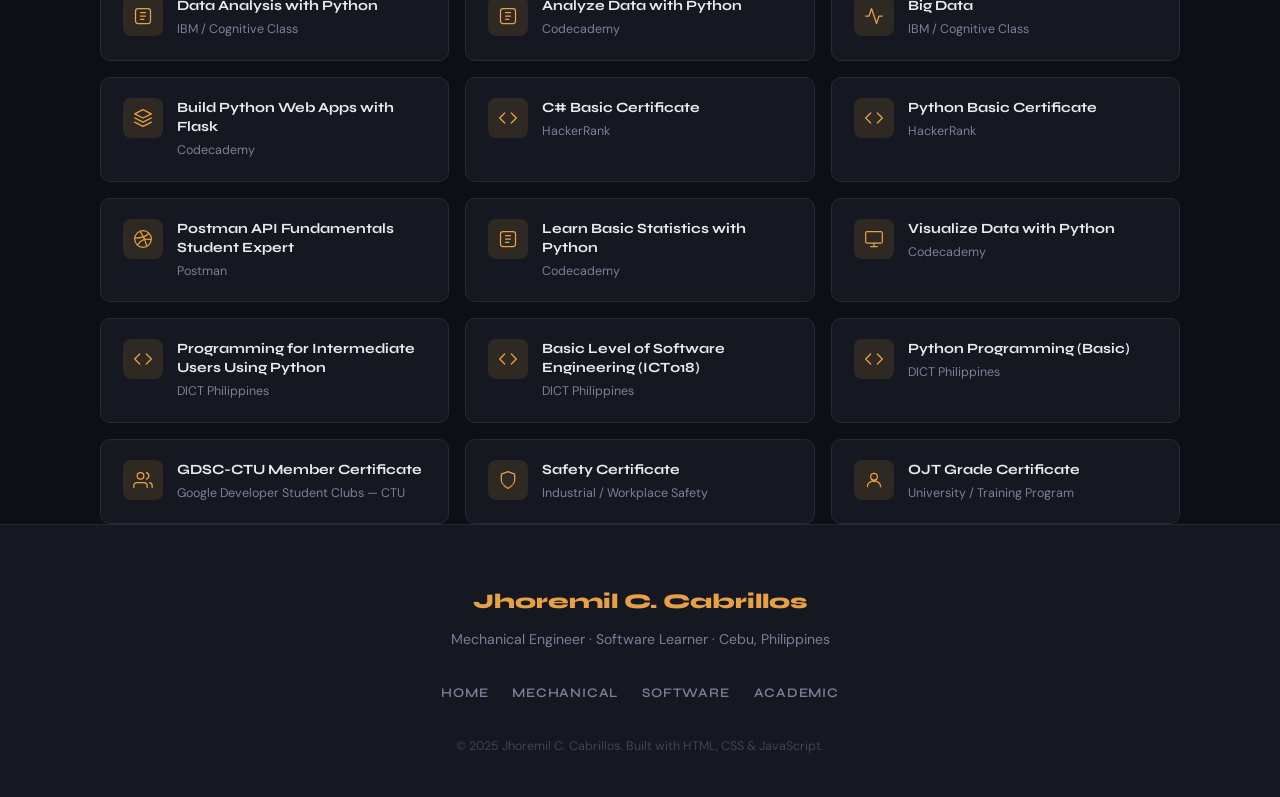
==== commit 2eaecc0c: "ojt updates" ====
--- a/academic.html
+++ b/academic.html
@@ -109,18 +109,12 @@
         <article class="project-card" data-category="academic">
           <div class="card-img">
             <div class="card-img-placeholder">
-              <svg viewBox="0 0 64 64" fill="none" xmlns="http://www.w3.org/2000/svg">
-                <rect x="10" y="10" width="44" height="44" rx="4" stroke="currentColor" stroke-width="2"/>
-                <path d="M10 24h44" stroke="currentColor" stroke-width="2"/>
-                <path d="M24 10v14" stroke="currentColor" stroke-width="2" stroke-linecap="round"/>
-                <path d="M40 10v14" stroke="currentColor" stroke-width="2" stroke-linecap="round"/>
-                <path d="M18 36h28M18 44h18" stroke="currentColor" stroke-width="2" stroke-linecap="round"/>
-              </svg>
+              <img src="assets/images/ojt/3.jpg" alt="On-the-Job Training Report" class="card-img-real" />
             </div>
             <span class="card-badge badge-acad">OJT Report</span>
           </div>
           <div class="card-body">
-            <h2 class="card-title">On-the-Job Training Report</h2>
+            <h2 class="card-title">On-the-Job Training</h2>
             <p class="card-desc">
               Comprehensive OJT report documenting weekly activities, learnings, and outputs
               during industrial training. Includes detailed weekly logs, accomplishments,
